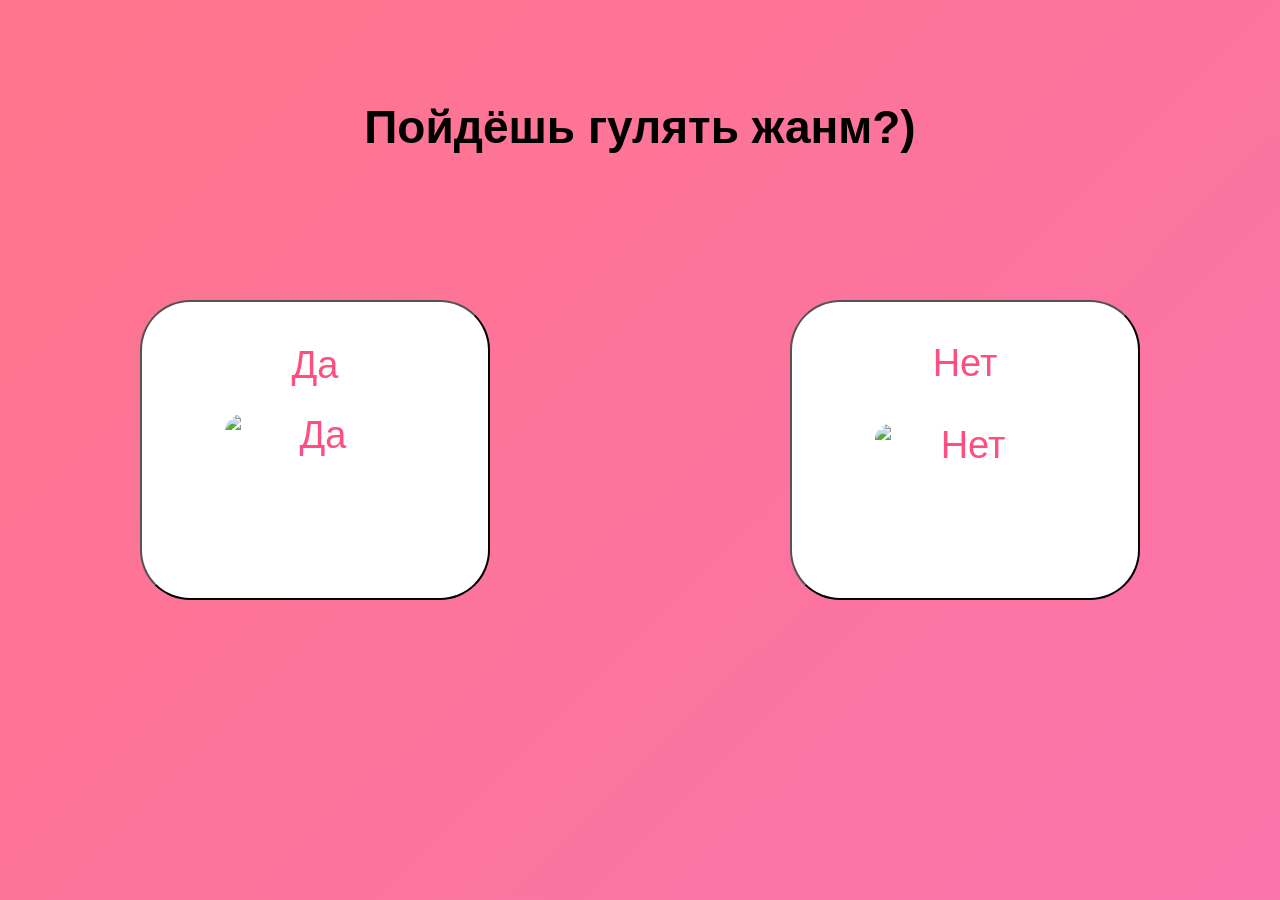
==== index.html @ 466faee4 "first commit" ====
<!doctype html>
<html lang="ru">
  <head>
    <meta charset="UTF-8" />
    <meta name="viewport" content="width=device-width, initial-scale=1.0" />

    <title>Date</title>

    <link rel="stylesheet" href="style.css" />
  </head>
  <body>
    <div class="hearts" id="hearts"></div>
    <main class="card">
      <div class="hero">
        <h1>Пойдёшь гулять жанм?)</h1>
      </div>
      <div class="buttons">
        <button id="yesBtn" class="btn yes">
          <span>Да</span>
          <img src="images/yes.jpg" class="btn-icon" alt="Да" />
        </button>
        <button id="noBtn" class="btn no">
          <span>Нет</span>
          <img src="images/no.jpg" class="btn-icon" alt="Нет" />
        </button>
      </div>

      <img id="sadImage" srс="" alt="" />
    </main>
    <div id="brainrotOverlay">
      <img src="images/tungimg.jpg" alt="tung" />
    </div>

    <audio id="brainrotAudio">
      <source src="music/tung.mp3" type="audio/mpeg" />
    </audio>
    <script src="script.js"></script>
  </body>
</html>
---- style.css ----
* {
  margin: 0;
  padding: 0;
  box-sizing: border-box;
}

.hero {
  position: absolute;

  top: 100px;
  left: 50%;

  transform: translateX(-50%);

  text-align: center;

  animation: dropDown 1.2s ease;
}

.hero h1 {
  font-size: 46px;
  margin-bottom: 12px;
}

.hero p {
  font-size: 25px;
}

body {
  min-height: 100vh;
  overflow: hidden;
  display: flex;
  justify-content: center;
  align-items: center;
  font-family: Arial, sans-serif;
  background: linear-gradient(135deg, #ff758c, #fa74ac);
}

.c .card h1 {
  font-size: clamp(32px, 7vw, 52px);
  margin-bottom: 18px;
  animation: float 3s ease-in-out infinite;
}

.card p {
  font-size: clamp(17px, 4vw, 22px);
  margin-bottom: 50px;
}

.buttons {
  position: relative;
  width: 1000px;
  height: 500px;
  margin: 80px auto;
}

.yes {
  position: absolute;
  left: 0;
  top: 50%;
  transform: translateY(-50%);
  color: #ff4f81;
  background: rgb(255, 255, 255);
  width: 350px;
  height: 300px;
}
.btn.icon {
  width: 220px;
  height: 120px;

  object-fit: cover;

  border-radius: 20px;

  display: block;
}

.btn span {
  height: 90px;

  display: flex;
  align-items: center;
  justify-content: center;

  text-align: center;
}
.no {
  position: absolute;
  right: 0;
  top: 50%;
  transform: translateY(-50%);
  color: #ff4f81;
  background: white;
  width: 350px;
  height: 300px;

  display: flex;
  justify-content: center;
  align-items: center;
  flex-direction: column;

  overflow: hidden;
}

.no img {
  width: 180px;
  height: 200px;

  object-fit: cover;

  border-radius: 15px;

  margin-top: 15px;
}

.btn {
  padding: 35px 60px;
  border-radius: 50px;
  font-size: 38px;
  display: flex;
  justify-content: flex-start;
  align-items: center;
  flex-direction: column;
  padding-top: 30px;
  gap: 15px;
  transition:
    left 0.6s ease,
    top 0.6s ease,
    transform 0.25s ease;
}

.btn-icon {
  width: 180px;
  height: 200px;
  object-fit: cover;
  border-radius: 18px;
}

.yes:hover {
  transform: translateY(-50%) scale(1.08);
}

.heart {
  position: fixed;
  top: -20px;
  pointer-events: none;
  animation: fall linear forwards;
}

@keyframes shake {
  0% {
    transform: translate(-50%, -50%) rotate(0deg);
  }
  25% {
    transform: translate(-49%, -50%) rotate(1deg);
  }
  50% {
    transform: translate(-50%, -49%) rotate(-1deg);
  }
  75% {
    transform: translate(-51%, -50%) rotate(1deg);
  }
  100% {
    transform: translate(-50%, -50%) rotate(0deg);
  }
}

#sadImage {
  display: none;
  width: 260px;
  height: 120px;
  object-fit: cover;
  border-radius: 20px;
  margin-left: 20px;
  animation: fadeUp 0.5s ease;
}
.result {
  text-align: center;
  color: white;
  animation: fadeUp 1s ease forwards;
}

.result h1 {
  font-size: clamp(48px, 10vw, 80px);
}

.result p {
  font-size: clamp(20px, 5vw, 30px);
  margin-top: 20px;
}

@keyframes fadeUp {
  from {
    opacity: 0;
    transform: translateY(25px);
  }

  to {
    opacity: 1;
    transform: translateY(0);
  }
}

@keyframes float {
  0%,
  100% {
    transform: translateY(0);
  }

  50% {
    transform: translateY(-10px);
  }
}

@keyframes fall {
  to {
    transform: translateY(110vh) rotate(360deg);
    opacity: 0;
  }
}

@media (max-width: 480px) {
  .yes {
    left: 100px;
  }

  .no {
    right: 35px;
  }

  .btn {
    font-size: 18px;
    padding: 13px 26px;
  }
}

#brainrotOverlay {
  position: fixed;
  inset: 0;
  display: none;
  place-items: center;
  z-index: 999999;
}

#brainrotOverlay img {
  width: 500px;
  max-width: 85vw;
  border-radius: 25px;
}
@keyframes brainrotShake {
  0% {
    transform: rotate(0deg);
  }
  25% {
    transform: rotate(2deg);
  }
  50% {
    transform: rotate(-2deg);
  }
  75% {
    transform: rotate(2deg);
  }
  100% {
    transform: rotate(0deg);
  }
}

@keyframes dropDown {
  from {
    opacity: 0;
    transform:
      translateX(-50%)
      translateY(-120px);
  }

  to {
    opacity: 1;
    transform:
      translateX(-50%)
      translateY(0);
  }
}
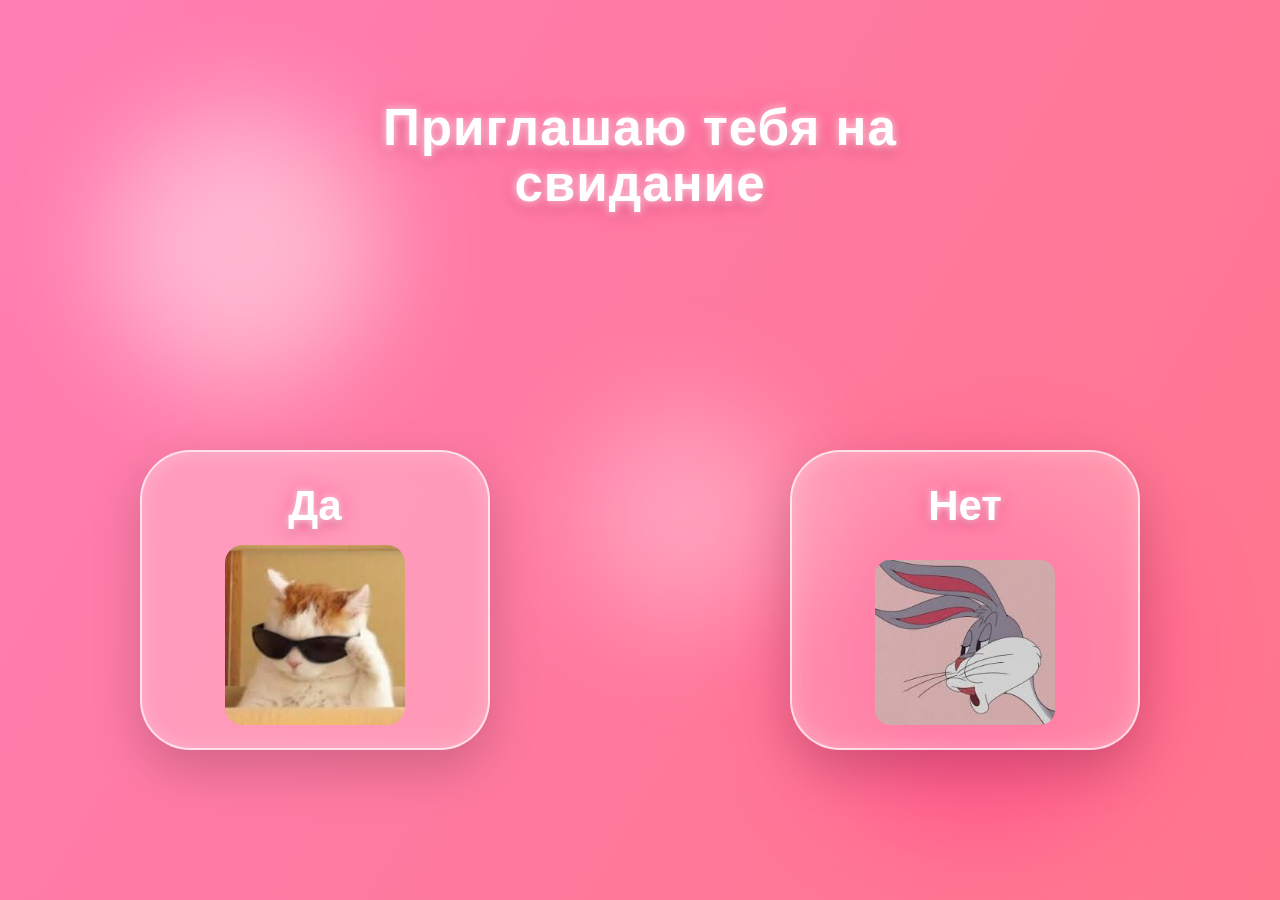
==== commit 2ad6b88f: "upd" ====
--- a/index.html
+++ b/index.html
@@ -9,10 +9,13 @@
     <link rel="stylesheet" href="style.css" />
   </head>
   <body>
+    <div class="bg-blur blur-1"></div>
+    <div class="bg-blur blur-2"></div>
+    <div class="bg-blur blur-3"></div>
     <div class="hearts" id="hearts"></div>
     <main class="card">
       <div class="hero">
-        <h1>Пойдёшь гулять жанм?)</h1>
+        <h1>Приглашаю тебя на свидание</h1>
       </div>
       <div class="buttons">
         <button id="yesBtn" class="btn yes">
--- a/style.css
+++ b/style.css
@@ -18,8 +18,20 @@
 }
 
 .hero h1 {
-  font-size: 46px;
+  font-size: clamp(30px, 4vw, 58px);
   margin-bottom: 12px;
+  font-weight: 900;
+  line-height: 1.1;
+  letter-spacing: 1px;
+
+  color: white;
+
+  text-shadow:
+    0 0 10px rgba(255, 255, 255, 0.8),
+    0 0 25px rgba(255, 80, 140, 0.8),
+    0 6px 18px rgba(0, 0, 0, 0.18);
+
+  animation: titleFloat 3s ease-in-out infinite;
 }
 
 .hero p {
@@ -27,13 +39,28 @@
 }
 
 body {
+  position: relative;
   min-height: 100vh;
   overflow: hidden;
   display: flex;
   justify-content: center;
   align-items: center;
   font-family: Arial, sans-serif;
-  background: linear-gradient(135deg, #ff758c, #fa74ac);
+  background: linear-gradient(120deg, #ff7eb3, #ff758c, #ffb3c6, #ff5d8f);
+  background-size: 300% 300%;
+  animation: bgMove 100s ease infinite;
+}
+
+@keyframes bgMove {
+  0% {
+    background-position: 0% 50%;
+  }
+  50% {
+    background-position: 100% 50%;
+  }
+  100% {
+    background-position: 0% 50%;
+  }
 }
 
 .c .card h1 {
@@ -50,6 +77,7 @@
 .buttons {
   position: relative;
   width: 1000px;
+  max-width: 100%;
   height: 500px;
   margin: 80px auto;
 }
@@ -63,7 +91,13 @@
   background: rgb(255, 255, 255);
   width: 350px;
   height: 300px;
-}
+  box-shadow: 0 0 60px rgba(255, 120, 170, 0.45);
+}
+
+.yes:hover {
+  transform: translateY(-50%) scale(1.08);
+}
+
 .btn.icon {
   width: 220px;
   height: 120px;
@@ -76,13 +110,22 @@
 }
 
 .btn span {
-  height: 90px;
+  height: 70px;
 
   display: flex;
   align-items: center;
   justify-content: center;
 
   text-align: center;
+
+  font-size: 42px;
+  font-weight: 800;
+  color: white;
+
+  text-shadow:
+    0 0 8px rgba(255, 255, 255, 0.9),
+    0 0 18px rgba(255, 45, 120, 0.9),
+    0 4px 10px rgba(0, 0, 0, 0.2);
 }
 .no {
   position: absolute;
@@ -100,6 +143,7 @@
   flex-direction: column;
 
   overflow: hidden;
+  box-shadow: 0 0 60px rgba(255, 120, 170, 0.45);
 }
 
 .no img {
@@ -117,16 +161,113 @@
   padding: 35px 60px;
   border-radius: 50px;
   font-size: 38px;
+  overflow: hidden;
   display: flex;
   justify-content: flex-start;
   align-items: center;
   flex-direction: column;
+
+  will-change: transform, box-shadow;
+
   padding-top: 30px;
   gap: 15px;
+
+  border: 2px solid rgba(255, 255, 255, 0.7);
+  background: rgba(255, 255, 255, 0.24);
+  backdrop-filter: blur(14px);
+
+  box-shadow:
+    0 20px 50px rgba(0, 0, 0, 0.18),
+    inset 0 0 20px rgba(255, 255, 255, 0.25);
+
+  cursor: pointer;
+
+  animation:
+    cardUp 2s cubic-bezier(0.22, 1, 0.36, 1) forwards,
+    cardGlow 2.4s ease-in-out 2s infinite;
+
   transition:
     left 0.6s ease,
     top 0.6s ease,
-    transform 0.25s ease;
+    transform 0.25s ease,
+    box-shadow 0.25s ease;
+}
+.btn::before {
+  content: "";
+
+  position: absolute;
+  top: 0;
+  left: -120%;
+
+  width: 80%;
+  height: 100%;
+
+  background: linear-gradient(
+    120deg,
+    transparent,
+    rgba(255, 255, 255, 0.45),
+    transparent
+  );
+
+  transform: skewX(-25deg);
+  transition: left 0.8s ease;
+
+  pointer-events: none;
+}
+.btn:hover::before {
+  left: 140%;
+}
+@keyframes cardGlow {
+  0%,
+  100% {
+    box-shadow:
+      0 20px 50px rgba(0, 0, 0, 0.18),
+      0 0 35px rgba(255, 30, 120, 0.25),
+      inset 0 0 20px rgba(255, 255, 255, 0.25);
+  }
+
+  50% {
+    box-shadow:
+      0 30px 90px rgba(255, 30, 120, 0.85),
+      0 0 130px rgba(255, 0, 100, 0.55),
+      inset 0 0 45px rgba(255, 180, 220, 0.55);
+  }
+}
+@keyframes glowPulse {
+  0%,
+  100% {
+    opacity: 0.25;
+
+    box-shadow:
+      0 0 25px rgba(255, 255, 255, 0.12),
+      0 0 45px rgba(255, 120, 170, 0.12);
+  }
+
+  50% {
+    opacity: 0.65;
+
+    box-shadow:
+      0 0 45px rgba(255, 255, 255, 0.35),
+      0 0 90px rgba(255, 120, 170, 0.35);
+  }
+}
+@keyframes cardUp {
+  from {
+    opacity: 0;
+    transform: translateY(120px) scale(0.7);
+  }
+  to {
+    opacity: 1;
+    transform: translateY(0) scale(1);
+    filter: blur(0);
+  }
+}
+
+.btn:hover {
+  transform: translateY(-12px) scale(1.05) rotate(-1deg);
+  box-shadow:
+    0 25px 70px rgba(255, 80, 140, 0.45),
+    inset 0 0 25px rgba(255, 255, 255, 0.35);
 }
 
 .btn-icon {
@@ -134,10 +275,16 @@
   height: 200px;
   object-fit: cover;
   border-radius: 18px;
-}
-
-.yes:hover {
-  transform: translateY(-50%) scale(1.08);
+
+  transition:
+    transform 0.3s ease,
+    box-shadow 0.3s ease;
+}
+
+.btn:hover .btn-icon {
+  transform: scale(1.08);
+
+  box-shadow: 0 0 30px rgba(255, 255, 255, 0.45);
 }
 
 .heart {
@@ -219,47 +366,62 @@
   }
 }
 
-@media (max-width: 480px) {
-  .yes {
-    left: 100px;
-  }
-
-  .no {
-    right: 35px;
-  }
-
-  .btn {
-    font-size: 18px;
-    padding: 13px 26px;
-  }
-}
-
 #brainrotOverlay {
   position: fixed;
+
   inset: 0;
+
   display: none;
-  place-items: center;
+
+  justify-content: center;
+  align-items: center;
+
   z-index: 999999;
 }
 
 #brainrotOverlay img {
-  width: 500px;
-  max-width: 85vw;
-  border-radius: 25px;
-}
+  width: 70vw;
+
+  max-width: 900px;
+
+  height: auto;
+
+  border-radius: 30px;
+
+  animation:
+    brainrotShow 0.4s ease,
+    brainrotShake 0.15s infinite;
+}
+
+@keyframes brainrotShow {
+  from {
+    opacity: 0;
+    transform: scale(0.4) rotate(-8deg);
+  }
+
+  to {
+    opacity: 1;
+    transform: scale(1) rotate(0deg);
+  }
+}
+
 @keyframes brainrotShake {
   0% {
     transform: rotate(0deg);
   }
+
   25% {
     transform: rotate(2deg);
   }
+
   50% {
     transform: rotate(-2deg);
   }
+
   75% {
     transform: rotate(2deg);
   }
+
   100% {
     transform: rotate(0deg);
   }
@@ -268,15 +430,197 @@
 @keyframes dropDown {
   from {
     opacity: 0;
-    transform:
-      translateX(-50%)
-      translateY(-120px);
+    transform: translateX(-50%) translateY(-120px);
   }
 
   to {
     opacity: 1;
-    transform:
-      translateX(-50%)
-      translateY(0);
+    transform: translateX(-50%) translateY(0);
+  }
+}
+
+.meme-video {
+  width: 350px;
+
+  border-radius: 25px;
+
+  margin-bottom: 30px;
+
+  animation: fadeUp 0.7s ease;
+}
+
+.result h1 {
+  font-size: 72px;
+
+  margin-bottom: 20px;
+}
+
+.result p {
+  font-size: 30px;
+}
+
+@media (max-width: 600px) {
+  body {
+    overflow-x: hidden;
+    overflow-y: auto;
+    min-height: 100vh;
+  }
+
+  .hero {
+    top: 40px;
+    width: 90%;
+  }
+
+  .hero h1 {
+    font-size: 30px;
+  }
+
+  .buttons {
+    width: 100%;
+    height: auto;
+    margin-top: 160px;
+
+    display: flex;
+    flex-direction: column;
+    align-items: center;
+    gap: 25px;
+  }
+
+  .btn {
+    position: relative;
+    left: auto;
+    right: auto;
+    top: auto;
+    transform: none;
+
+    width: 85vw;
+    max-width: 360px;
+    height: 240px;
+    font-size: 32px;
+  }
+
+  .yes:hover {
+    transform: scale(1.03);
+  }
+
+  .btn-icon {
+    width: 180px;
+    height: 150px;
+  }
+
+  .no img {
+    width: 180px;
+    height: 150px;
+  }
+
+  #brainrotOverlay img {
+    width: 90vw;
+  }
+
+  .meme-video {
+    width: 90vw;
+    max-width: 360px;
+  }
+}
+
+@keyframes titleGradient {
+  0% {
+    background-position: 0%;
+  }
+
+  50% {
+    background-position: 100%;
+  }
+
+  100% {
+    background-position: 0%;
+  }
+}
+
+@keyframes titleFloat {
+  0%,
+  100% {
+    transform: translateY(0);
+  }
+
+  50% {
+    transform: translateY(-8px);
+  }
+}
+
+.cursor-heart {
+  position: fixed;
+  pointer-events: none;
+  z-index: 9999;
+
+  font-size: 18px;
+
+  animation: cursorHeart 0.9s ease forwards;
+
+  filter: drop-shadow(0 0 8px rgba(255, 80, 140, 0.8));
+}
+
+@keyframes cursorHeart {
+  from {
+    opacity: 1;
+    transform: translate(-50%, -50%) scale(1) rotate(0deg);
+  }
+  to {
+    opacity: 0;
+    transform: translate(-50%, -90%) scale(0.4) rotate(25deg);
+  }
+}
+
+.bg-blur {
+  position: fixed;
+  border-radius: 50%;
+  filter: blur(55px);
+  opacity: 0.45;
+  pointer-events: none;
+  z-index: 0;
+  animation: blurFloat 8s ease-in-out infinite;
+
+.card,
+.herp,
+.buttons,
+.heart {
+  position: relative;
+  z-index: 2;
+}
+
+}
+
+.blur-1 {
+  width: 280px;
+  height: 280px;
+  background: #ffffff;
+  top: 12%;
+  left: 8%;
+}
+
+.blur-2 {
+  width: 350px;
+  height: 350px;
+  background: #ff2f7d;
+  bottom: 8%;
+  right: 10%;
+  animation-delay: 1.5s;
+}
+
+.blur-3 {
+  width: 220px;
+  height: 220px;
+  background: #ffd1e3;
+  top: 45%;
+  left: 45%;
+  animation-delay: 3s;
+}
+
+@keyframes blurFloat {
+  0%, 100% {
+    transform: translateY(0) scale(1);
+  }
+  50% {
+    transform: translateY(-30px) scale(1.08);
   }
 }
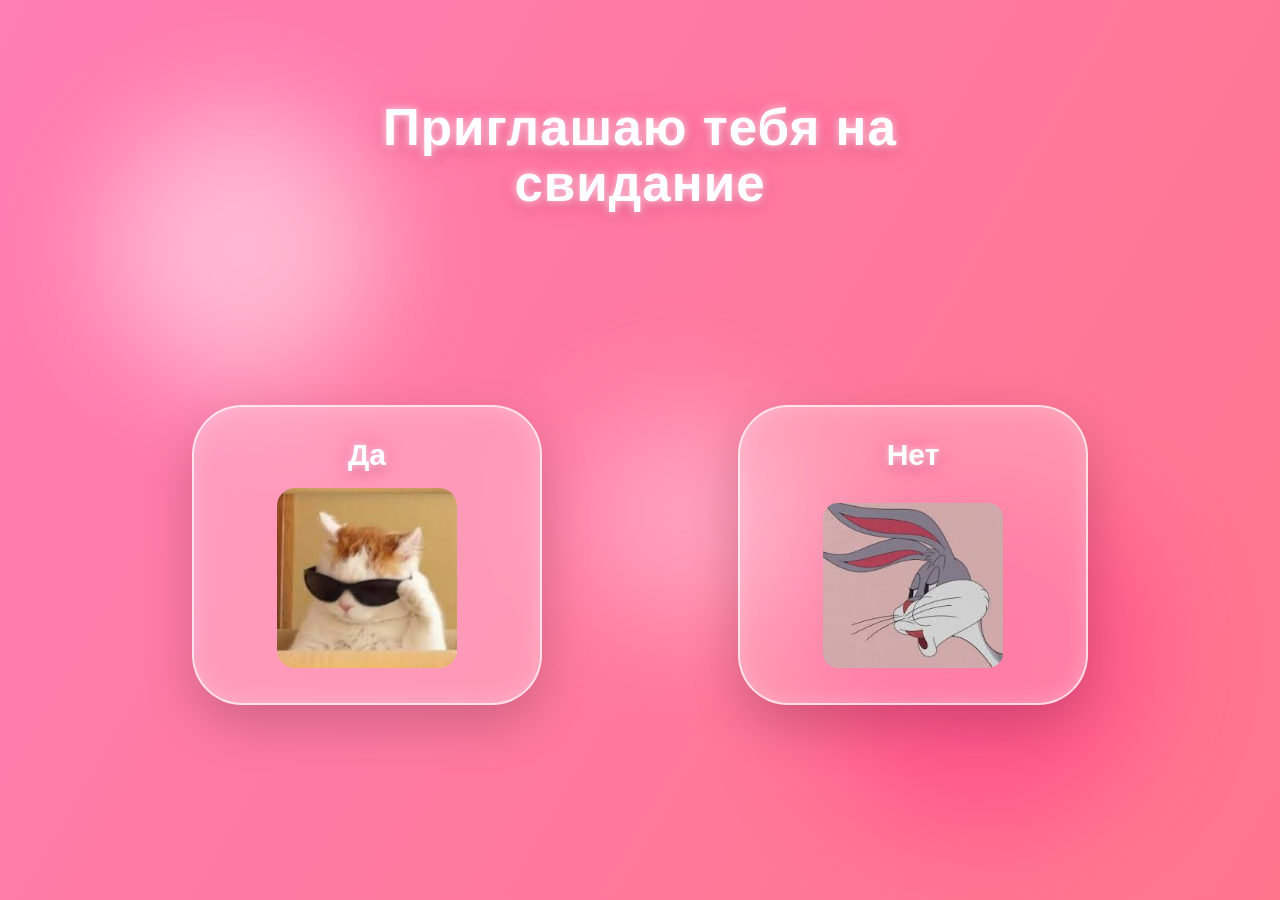
==== commit ef5750a0: "cat" ====
--- a/index.html
+++ b/index.html
@@ -28,15 +28,9 @@
         </button>
       </div>
 
-      <img id="sadImage" srс="" alt="" />
+      <img id="sadImage" src="" alt="" />
     </main>
-    <div id="brainrotOverlay">
-      <img src="images/tungimg.jpg" alt="tung" />
-    </div>
 
-    <audio id="brainrotAudio">
-      <source src="music/tung.mp3" type="audio/mpeg" />
-    </audio>
     <script src="script.js"></script>
   </body>
 </html>
--- a/style.css
+++ b/style.css
@@ -75,17 +75,18 @@
 }
 
 .buttons {
-  position: relative;
-  width: 1000px;
-  max-width: 100%;
-  height: 500px;
-  margin: 80px auto;
+  position: fixed;
+  inset: 0;
+  width: 100vw;
+  height: 100vh;
+  margin: 0;
+  pointer-events: none;
 }
 
 .yes {
   position: absolute;
-  left: 0;
-  top: 50%;
+  left: 15%;
+  top: 45%;
   transform: translateY(-50%);
   color: #ff4f81;
   background: rgb(255, 255, 255);
@@ -118,7 +119,7 @@
 
   text-align: center;
 
-  font-size: 42px;
+  font-size: 30px;
   font-weight: 800;
   color: white;
 
@@ -129,8 +130,8 @@
 }
 .no {
   position: absolute;
-  right: 0;
-  top: 50%;
+  right: 15%;
+  top: 45%;
   transform: translateY(-50%);
   color: #ff4f81;
   background: white;
@@ -166,7 +167,7 @@
   justify-content: flex-start;
   align-items: center;
   flex-direction: column;
-
+  pointer-events: auto;
   will-change: transform, box-shadow;
 
   padding-top: 30px;
@@ -580,14 +581,13 @@
   z-index: 0;
   animation: blurFloat 8s ease-in-out infinite;
 
-.card,
-.herp,
-.buttons,
-.heart {
-  position: relative;
-  z-index: 2;
-}
-
+  .card,
+  .herp,
+  .buttons,
+  .heart {
+    position: relative;
+    z-index: 2;
+  }
 }
 
 .blur-1 {
@@ -617,10 +617,88 @@
 }
 
 @keyframes blurFloat {
-  0%, 100% {
+  0%,
+  100% {
     transform: translateY(0) scale(1);
   }
   50% {
     transform: translateY(-30px) scale(1.08);
   }
+}
+
+.page-exit {
+  animation: pageExit 0.8s ease forwards;
+}
+
+@keyframes pageExit {
+  to {
+    opacity: 0;
+    transform: scale(0.92);
+    filter: blur(12px);
+  }
+}
+
+.scared-no {
+  gap: 18px;
+  transition:
+    left 0.08s ease,
+    top 0.08s ease,
+    transform 0.12s ease;
+}
+
+.eyes {
+  display: flex;
+  gap: 28px;
+}
+
+.eyes span {
+  width: 42px;
+  height: 42px;
+
+  background: white;
+  border-radius: 50%;
+
+  position: relative;
+
+  box-shadow:
+    inset 0 0 0 3px rgba(255, 80, 140, 0.45),
+    0 0 18px rgba(255, 255, 255, 0.8);
+}
+
+.eyes span::after {
+  content: "";
+
+  width: 16px;
+  height: 16px;
+
+  background: #111;
+  border-radius: 50%;
+
+  position: absolute;
+  top: 13px;
+  left: 13px;
+
+  transform: translate(var(--pupil-x, 0px), var(--pupil-y, 0px));
+
+  transition: transform 0.06s linear;
+}
+
+.laugh-cat {
+  width: 120px;
+  height: 120px;
+
+  object-fit: cover;
+
+  border-radius: 18px;
+
+  animation: catLaugh 0.8s infinite alternate;
+}
+@keyframes catLaugh {
+  from {
+    transform: scale(1) rotate(-2deg);
+  }
+
+  to {
+    transform: scale(1.08) rotate(2deg);
+  }
 }
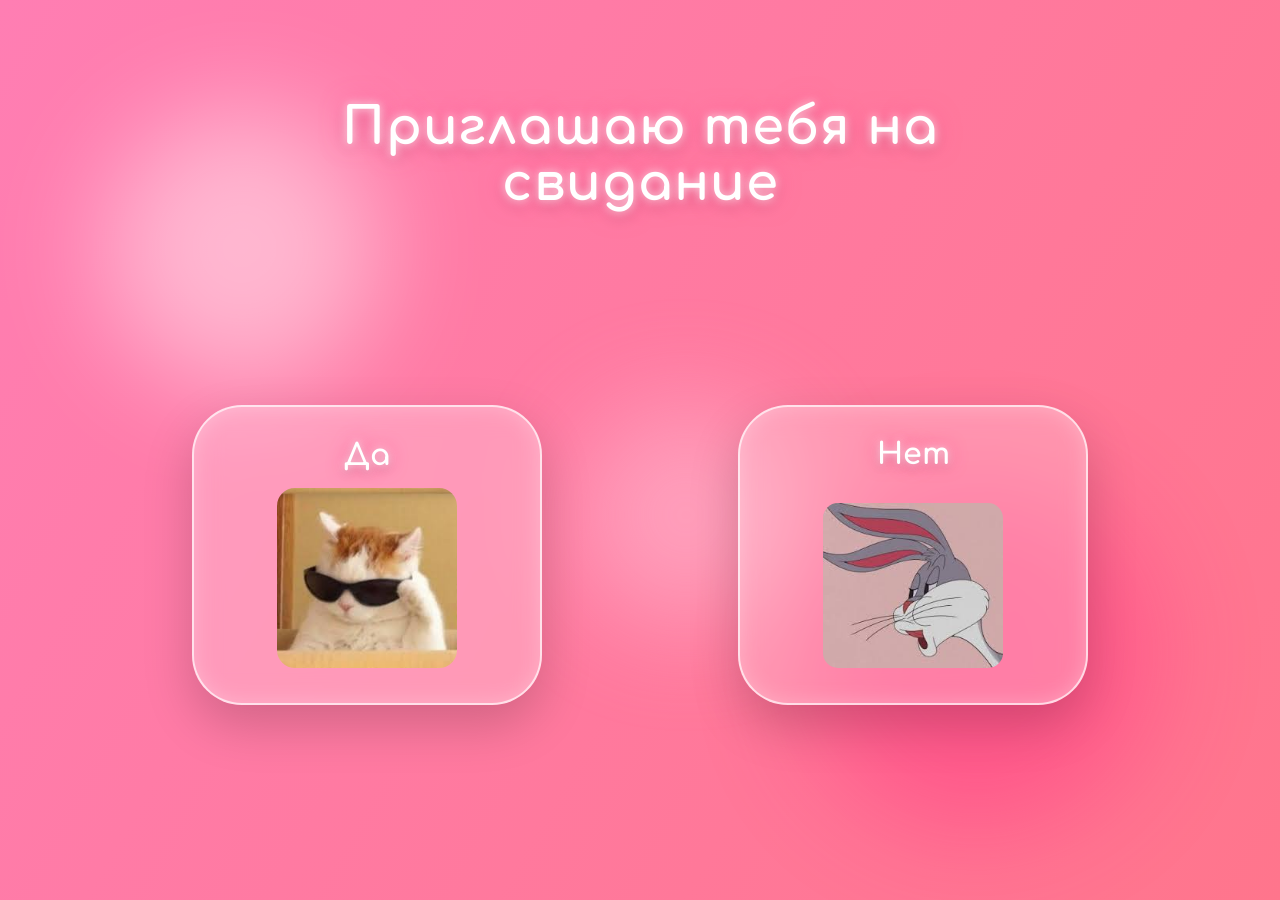
==== commit a03c6c1d: "big upd" ====
--- a/index.html
+++ b/index.html
@@ -5,7 +5,13 @@
     <meta name="viewport" content="width=device-width, initial-scale=1.0" />
 
     <title>Date</title>
+    <link rel="preconnect" href="https://fonts.googleapis.com" />
+    <link rel="preconnect" href="https://fonts.gstatic.com" crossorigin />
 
+    <link
+      href="https://fonts.googleapis.com/css2?family=Comfortaa:wght@400;700&display=swap"
+      rel="stylesheet"
+    />
     <link rel="stylesheet" href="style.css" />
   </head>
   <body>
--- a/style.css
+++ b/style.css
@@ -45,7 +45,7 @@
   display: flex;
   justify-content: center;
   align-items: center;
-  font-family: Arial, sans-serif;
+  font-family: "Comfortaa", sans-serif;
   background: linear-gradient(120deg, #ff7eb3, #ff758c, #ffb3c6, #ff5d8f);
   background-size: 300% 300%;
   animation: bgMove 100s ease infinite;
@@ -93,6 +93,7 @@
   width: 350px;
   height: 300px;
   box-shadow: 0 0 60px rgba(255, 120, 170, 0.45);
+  font-family: "Comfortaa", sans-serif;
 }
 
 .yes:hover {
@@ -137,7 +138,7 @@
   background: white;
   width: 350px;
   height: 300px;
-
+  font-family: "Comfortaa", sans-serif;
   display: flex;
   justify-content: center;
   align-items: center;
@@ -474,6 +475,8 @@
 
   .hero h1 {
     font-size: 30px;
+    font-family: "Comfortaa", sans-serif;
+    font-weight: 700;
   }
 
   .buttons {
@@ -701,4 +704,253 @@
   to {
     transform: scale(1.08) rotate(2deg);
   }
-}+}
+.date-buttons {
+  margin-top: 35px;
+  display: flex;
+  gap: 20px;
+  flex-wrap: wrap;
+  justify-content: center;
+}
+
+.date-btn {
+  padding: 22px 34px;
+  border-radius: 30px;
+  border: 2px solid white;
+  font-family: "Comfortaa", sans-serif;
+  font-size: 24px;
+  font-weight: 800;
+
+  color: #ff4f81;
+  background: white;
+
+  cursor: pointer;
+
+  box-shadow: 0 0 35px rgba(255, 255, 255, 0.35);
+  transition: 0.25s ease;
+}
+
+.date-btn:hover {
+  transform: scale(1.08) rotate(-1deg);
+}
+
+.baby-side {
+  position: absolute;
+
+  right: 70px;
+  top: 60px;
+
+  display: flex;
+  flex-direction: column;
+  align-items: center;
+
+  gap: 12px;
+}
+
+.baby-text {
+  text-align: center;
+  color: white;
+}
+
+.baby-text h2 {
+  font-size: 42px;
+}
+
+.baby-text p {
+  font-size: 22px;
+  margin-top: 5px;
+}
+
+.date-step h1 {
+  margin-top: 180px;
+  font-size: 72px;
+}
+
+.date-buttons {
+  margin-top: 25px;
+  transform: scale(0.88);
+}
+
+.selected-date {
+  margin-top: 20px;
+  font-size: 34px;
+  font-weight: 800;
+}
+
+.next-btn {
+  margin-top: 40px;
+
+  padding: 22px 36px;
+
+  border: none;
+  border-radius: 30px;
+
+  font-size: 26px;
+  font-weight: 800;
+
+  color: #ff4f81;
+  background: white;
+
+  cursor: pointer;
+
+  box-shadow: 0 0 35px rgba(255, 255, 255, 0.35);
+
+  transition: 0.25s ease;
+}
+
+.next-btn:hover {
+  transform: scale(1.08);
+}
+
+.custom-date {
+  margin-top: 20px;
+  padding: 18px 24px;
+  border-radius: 24px;
+  border: 2px solid white;
+  display: none;
+  font-size: 22px;
+  font-weight: 700;
+
+  color: #ff4f81;
+  background: white;
+}
+
+.calendar-modal {
+  position: fixed;
+  inset: 0;
+
+  z-index: 99999;
+
+  display: flex;
+  justify-content: center;
+  align-items: center;
+
+  background: rgba(255, 80, 140, 0.22);
+  backdrop-filter: blur(14px);
+}
+
+.calendar-box {
+  width: 500px;
+  padding: 35px;
+
+  border-radius: 35px;
+
+  background: rgba(255, 255, 255, 0.75);
+  border: 2px solid rgba(255, 255, 255, 0.9);
+
+  text-align: center;
+
+  box-shadow: 0 0 80px rgba(255, 255, 255, 0.35);
+
+  animation: calendarPop 0.35s ease;
+}
+
+.calendar-box h2 {
+  font-size: 34px;
+  color: #ff4f81;
+  margin-bottom: 25px;
+}
+
+.modal-date {
+  width: 100%;
+
+  padding: 18px 22px;
+
+  border-radius: 22px;
+  border: 2px solid white;
+
+  font-size: 22px;
+  font-weight: 800;
+
+  color: #ff4f81;
+  background: white;
+
+  outline: none;
+}
+
+.confirm-date-btn {
+  margin-top: 25px;
+
+  width: 100%;
+
+  padding: 18px 22px;
+
+  border: none;
+  border-radius: 24px;
+
+  font-size: 22px;
+  font-weight: 900;
+
+  color: white;
+  background: #ff4f81;
+
+  cursor: pointer;
+
+  transition: 0.25s ease;
+}
+
+.confirm-date-btn:hover {
+  transform: scale(1.04);
+}
+
+@keyframes calendarPop {
+  from {
+    opacity: 0;
+    transform: scale(0.75) translateY(30px);
+  }
+
+  to {
+    opacity: 1;
+    transform: scale(1) translateY(0);
+  }
+}
+
+.cute-calendar {
+  margin-top: 20px;
+}
+
+.calendar-title {
+  font-size: 28px;
+  font-weight: 900;
+  color: #ff4f81;
+  margin-bottom: 18px;
+}
+
+.calendar-days {
+  display: grid;
+  grid-template-columns: repeat(7, 1fr);
+  gap: 12px;
+}
+
+.calendar-days button {
+  width: 42px;
+  height: 42px;
+
+  border: none;
+  border-radius: 14px;
+
+  font-size: 16px;
+  font-weight: 900;
+
+  color: #ff4f81;
+  background: white;
+
+  cursor: pointer;
+
+  transition: 0.2s ease;
+}
+
+.calendar-days {
+  max-height: 320px;
+  overflow-y: auto;
+
+  display: grid;
+  grid-template-columns: repeat(7, 1fr);
+  gap: 12px;
+
+  padding: 15px;
+
+  border-radius: 28px;
+
+  background: rgba(255, 255, 255, 0.35);
+}
